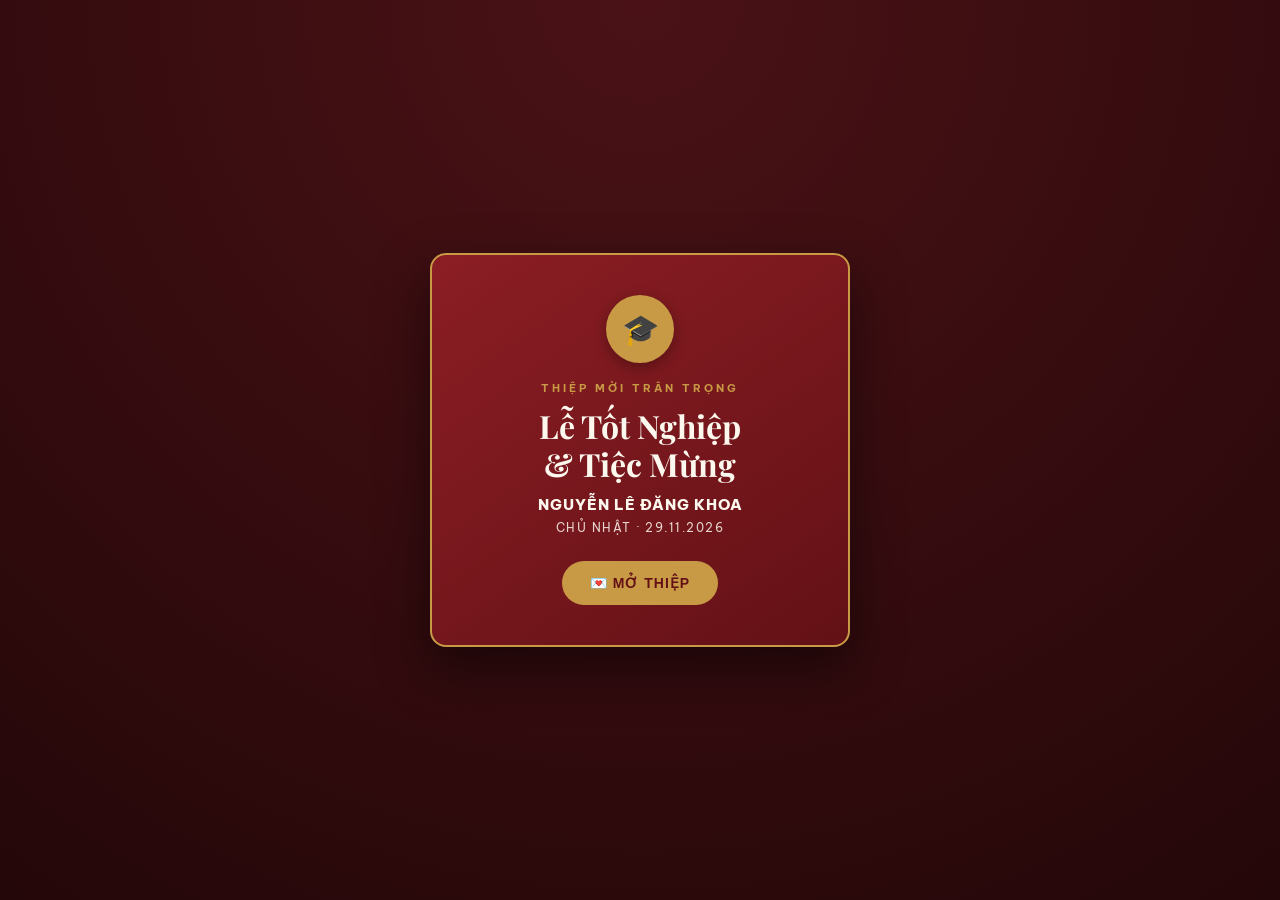
==== index.html @ 91ac4bea "Initial commit: graduation wedding-style invitation" ====
<!doctype html>
<html lang="vi">
<head>
  <meta charset="utf-8">
  <meta name="viewport" content="width=device-width, initial-scale=1">
  <title>Thiệp Mời Tốt Nghiệp · Nguyễn Lê Đăng Khoa</title>
  <meta name="description" content="Trân trọng kính mời tham dự Lễ Tốt Nghiệp &amp; Tiệc Mừng của Nguyễn Lê Đăng Khoa — 29.11.2026">
  <meta property="og:title" content="💌 Trân trọng kính mời: Lễ Tốt Nghiệp &amp; Tiệc Mừng">
  <meta property="og:description" content="Nguyễn Lê Đăng Khoa · Chủ Nhật 29.11.2026 · Nghi thức 10:30 &amp; Tiệc nhậu mừng ra trường">
  <meta property="og:image" content="assets/khoa.jpg">
  <link rel="preconnect" href="https://fonts.googleapis.com">
  <link href="https://fonts.googleapis.com/css2?family=Be+Vietnam+Pro:wght@400;600;700;800&family=Playfair+Display:ital,wght@0,600;0,800;1,600&display=swap" rel="stylesheet">
  <link rel="stylesheet" href="style.css">
</head>
<body>
  <!-- Màn hình phong bì thiệp cưới -->
  <section id="envelope" class="envelope-wrap">
    <div class="envelope" id="env-card">
      <div class="seal">🎓</div>
      <p class="env-sub">THIỆP MỜI TRÂN TRỌNG</p>
      <h1 class="env-title">Lễ Tốt Nghiệp<br>&amp; Tiệc Mừng</h1>
      <p class="env-name">NGUYỄN LÊ ĐĂNG KHOA</p>
      <p class="env-date">CHỦ NHẬT · 29.11.2026</p>
      <button id="open-btn" class="open-btn">💌 MỞ THIỆP</button>
    </div>
  </section>

  <!-- Nội dung thiệp cưới -->
  <main id="card" class="card" hidden>
    <div class="card-border">
      <header class="c-head">
        <p class="c-tag">TRÂN TRỌNG KÍNH MỜI</p>
        <p class="c-guest">Quý Anh Em &amp; Bạn Bè Thân Hữu</p>
        <div class="divider"><span>✦ 🎓 ✦</span></div>
      </header>

      <section class="hero">
        <img src="assets/khoa.jpg" alt="Ảnh Nguyễn Lê Đăng Khoa" class="avatar">
        <p class="hero-intro">Đến chung vui trong ngày trọng đại</p>
        <h2 class="hero-name">NGUYỄN LÊ ĐĂNG KHOA</h2>
        <p class="hero-sub">Tốt nghiệp Cử nhân Khoa học Dữ liệu · ĐH Khoa học Tự nhiên</p>
      </section>

      <section class="schedule">
        <div class="ceremony">
          <p class="sch-tag">NGHI THỨC BUỔI SÁNG</p>
          <h3>Lễ Tốt Nghiệp &amp; Chụp Ảnh</h3>
          <p class="sch-time">10:30 – 11:30 · Chủ Nhật, 29.11.2026</p>
          <p class="sch-loc">Lối đi chính, giữa tòa I và GĐ1 (gần cột cờ)<br>227 Nguyễn Văn Cừ, Q.5, TP.HCM</p>
        </div>

        <div class="ceremony party">
          <p class="sch-tag">TIỆC MẶN THÂN MẬT</p>
          <h3>Tiệc Nhậu Mừng Ra Trường 🍻</h3>
          <p class="sch-time">Trưa (sau lễ) hoặc Tối · 29.11.2026</p>
          <p class="sch-loc">Địa điểm sẽ chốt theo số lượng anh em xác nhận bên dưới</p>
        </div>
      </section>

      <div class="countdown">
        <p class="cd-label">CHỈ CÒN</p>
        <p class="cd-val" id="cd-val">--</p>
      </div>

      <blockquote class="invite-quote">
        “Sự hiện diện của quý anh em là niềm vinh hạnh của gia đình — và là lý do chính đáng để khui thêm thùng bia!”
      </blockquote>

      <section class="map-sec">
        <p class="sec-title">BẢN ĐỒ ĐỊA ĐIỂM</p>
        <a href="assets/map.jpg" target="_blank" rel="noopener">
          <img src="assets/map.jpg" alt="Sơ đồ trường" class="map-img" loading="lazy">
        </a>
        <p class="map-note">➜ Vào từ <b>Cổng chính</b>, đi thẳng. Ghim đỏ = chỗ mình đứng.</p>
      </section>

      <section class="rsvp-sec">
        <p class="sec-title">XÁC NHẬN THAM DỰ (RSVP)</p>
        <a class="btn-rsvp" target="_blank" rel="noopener" href="https://forms.gle/cG2vySh3bmUGRuCd9">
          🍻 Chốt kèo dự tiệc (Trưa / Tối)
        </a>

        <p class="sec-title">CHỈ ĐƯỜNG &amp; BÃI XE DỰ PHÒNG</p>
        <div class="btn-grid">
          <a class="btn" target="_blank" rel="noopener"
             href="https://www.google.com/maps/search/?api=1&query=Tr%C6%B0%E1%BB%9Dng+%C4%90%E1%BA%A1i+h%E1%BB%8Dc+Khoa+h%E1%BB%8Dc+T%E1%BB%B1+nhi%C3%AAn+227+Nguy%E1%BB%85n+V%C4%83n+C%E1%BB%AB">📍 Google Maps</a>
          <a class="btn" target="_blank" rel="noopener"
             href="https://calendar.google.com/calendar/render?action=TEMPLATE&text=L%E1%BB%85+t%E1%BB%91t+nghi%E1%BB%87p+%26+Ti%E1%BB%87c+m%E1%BB%ABng+Nguy%E1%BB%85n+L%C3%AA+%C4%90%C4%83ng+Khoa&dates=20261129T033000Z/20261129T043000Z&location=227+Nguy%E1%BB%85n+V%C4%83n+C%E1%BB%AB%2C+Qu%E1%BA%ADn+5%2C+TP.HCM">📅 Thêm vào lịch</a>
          <a class="btn" target="_blank" rel="noopener" href="https://share.google/3DOAXFPjOtHhOfRFu">🅿️ Bãi xe Nowzone</a>
          <a class="btn" target="_blank" rel="noopener" href="https://maps.app.goo.gl/wAPCZQm6mwVfMsnN8">🅿️ Bãi xe ĐH Sư phạm</a>
        </div>

        <p class="sec-title">LIÊN HỆ NHANH</p>
        <div class="btn-grid">
          <a class="btn" href="tel:0393824024">📞 0393 824 024</a>
          <a class="btn" target="_blank" rel="noopener" href="https://www.facebook.com/dkhoa2609">💬 Facebook</a>
        </div>
      </section>

      <footer class="c-foot">
        <p>Hân hạnh được đón tiếp!</p>
      </footer>
    </div>
  </main>

  <button id="music-btn" class="music-btn" hidden aria-label="Bật/tắt nhạc">🔇</button>
  <audio id="music" src="assets/music.mp3" loop preload="none"></audio>

  <script src="app.js"></script>
</body>
</html>
---- style.css ----
:root {
  --crimson: #8b1e24;
  --crimson-dark: #631116;
  --gold: #c99a45;
  --cream: #fdf8ee;
  --ink: #2b1d1d;
  --muted: #6e5a5a;
}

* { box-sizing: border-box; margin: 0; padding: 0; }

body {
  font-family: 'Be Vietnam Pro', system-ui, sans-serif;
  background: radial-gradient(circle at top, #4a1216, #240709);
  color: var(--ink);
  min-height: 100vh;
  display: flex;
  justify-content: center;
  align-items: center;
  padding: 20px 14px;
}

/* Phong bì */
.envelope-wrap {
  width: 100%;
  max-width: 420px;
}
.envelope {
  background: linear-gradient(145deg, var(--crimson), var(--crimson-dark));
  border: 2px solid var(--gold);
  border-radius: 16px;
  padding: 40px 24px;
  text-align: center;
  color: var(--cream);
  box-shadow: 0 20px 50px rgba(0, 0, 0, 0.5);
}
.seal {
  width: 68px;
  height: 68px;
  margin: 0 auto 18px;
  border-radius: 50%;
  background: var(--gold);
  color: var(--crimson-dark);
  font-size: 30px;
  display: grid;
  place-items: center;
  box-shadow: 0 4px 14px rgba(0, 0, 0, 0.3);
}
.env-sub { font-size: 11px; letter-spacing: 3px; color: var(--gold); font-weight: 700; }
.env-title {
  font-family: 'Playfair Display', serif;
  font-size: 32px;
  line-height: 1.2;
  margin: 12px 0;
}
.env-name { font-size: 15px; font-weight: 800; letter-spacing: 1px; margin-top: 8px; }
.env-date { font-size: 12px; opacity: 0.85; margin: 6px 0 26px; letter-spacing: 1.5px; }
.open-btn {
  background: var(--gold);
  color: var(--crimson-dark);
  border: none;
  padding: 14px 28px;
  border-radius: 999px;
  font-weight: 800;
  font-size: 14px;
  letter-spacing: 1px;
  cursor: pointer;
  transition: transform 0.15s ease;
}
.open-btn:hover { transform: scale(1.04); }

/* Thiệp chính */
.card {
  width: 100%;
  max-width: 480px;
  background: var(--cream);
  border-radius: 14px;
  padding: 12px;
  box-shadow: 0 20px 60px rgba(0, 0, 0, 0.5);
  animation: fadeUp 0.45s ease;
}
.card-border {
  border: 1.5px solid var(--gold);
  border-radius: 10px;
  padding: 26px 20px;
}
@keyframes fadeUp {
  from { opacity: 0; transform: translateY(16px); }
  to { opacity: 1; transform: translateY(0); }
}

.c-head { text-align: center; }
.c-tag { font-size: 11px; letter-spacing: 3px; color: var(--crimson); font-weight: 700; }
.c-guest { font-family: 'Playfair Display', serif; font-style: italic; font-size: 20px; margin-top: 4px; }
.divider { margin: 14px 0; color: var(--gold); font-size: 13px; letter-spacing: 4px; }

.hero { text-align: center; margin-bottom: 22px; }
.avatar {
  width: 110px;
  height: 110px;
  border-radius: 50%;
  object-fit: cover;
  border: 3px solid var(--gold);
  margin-bottom: 12px;
}
.hero-intro { font-size: 13px; color: var(--muted); }
.hero-name {
  font-family: 'Playfair Display', serif;
  font-size: clamp(18px, 4.8vw, 24px);
  color: var(--crimson);
  margin: 6px 0;
  white-space: nowrap;
}
.hero-sub { font-size: 12.5px; color: var(--muted); }

.schedule { display: grid; gap: 12px; margin: 18px 0; }
.ceremony {
  background: #fff;
  border: 1px solid #eadcc5;
  border-left: 4px solid var(--gold);
  border-radius: 10px;
  padding: 14px;
  text-align: center;
}
.ceremony.party { border-left-color: var(--crimson); }
.sch-tag { font-size: 10px; letter-spacing: 2px; color: var(--muted); font-weight: 700; }
.ceremony h3 { font-size: 16px; color: var(--crimson); margin: 4px 0; }
.sch-time { font-size: 13px; font-weight: 700; margin-bottom: 4px; }
.sch-loc { font-size: 12px; color: var(--muted); line-height: 1.45; }

.countdown {
  background: var(--crimson);
  color: var(--cream);
  border-radius: 10px;
  padding: 12px;
  text-align: center;
  margin: 16px 0;
}
.cd-label { font-size: 10px; letter-spacing: 2.5px; color: var(--gold); font-weight: 700; }
.cd-val { font-size: 18px; font-weight: 800; margin-top: 2px; }

.invite-quote {
  font-family: 'Playfair Display', serif;
  font-style: italic;
  font-size: 14.5px;
  line-height: 1.55;
  text-align: center;
  color: var(--ink);
  margin: 18px 0;
  padding: 0 8px;
}

.sec-title {
  font-size: 11px;
  letter-spacing: 2px;
  color: var(--crimson);
  font-weight: 800;
  margin: 18px 0 8px;
}
.map-img {
  width: 100%;
  border-radius: 10px;
  border: 1px solid #eadcc5;
  display: block;
}
.map-note { font-size: 12px; color: var(--muted); margin-top: 6px; }

.btn-rsvp {
  display: block;
  width: 100%;
  text-align: center;
  text-decoration: none;
  background: var(--crimson);
  color: var(--cream);
  padding: 14px;
  border-radius: 10px;
  font-weight: 800;
  font-size: 15px;
  box-shadow: 0 6px 18px rgba(139, 30, 36, 0.28);
}
.btn-rsvp:hover { filter: brightness(1.08); }

.btn-grid { display: grid; grid-template-columns: 1fr 1fr; gap: 10px; }
.btn {
  text-align: center;
  text-decoration: none;
  background: #fff;
  color: var(--ink);
  border: 1px solid #dfd0b8;
  padding: 11px 8px;
  border-radius: 10px;
  font-size: 13px;
  font-weight: 600;
}
.btn:hover { border-color: var(--crimson); color: var(--crimson); }

.c-foot {
  text-align: center;
  margin-top: 22px;
  font-family: 'Playfair Display', serif;
  font-style: italic;
  color: var(--muted);
  font-size: 14px;
}

.music-btn {
  position: fixed;
  right: 16px;
  bottom: 16px;
  width: 44px;
  height: 44px;
  border-radius: 50%;
  border: 1.5px solid var(--gold);
  background: var(--crimson);
  color: var(--cream);
  font-size: 18px;
  cursor: pointer;
}
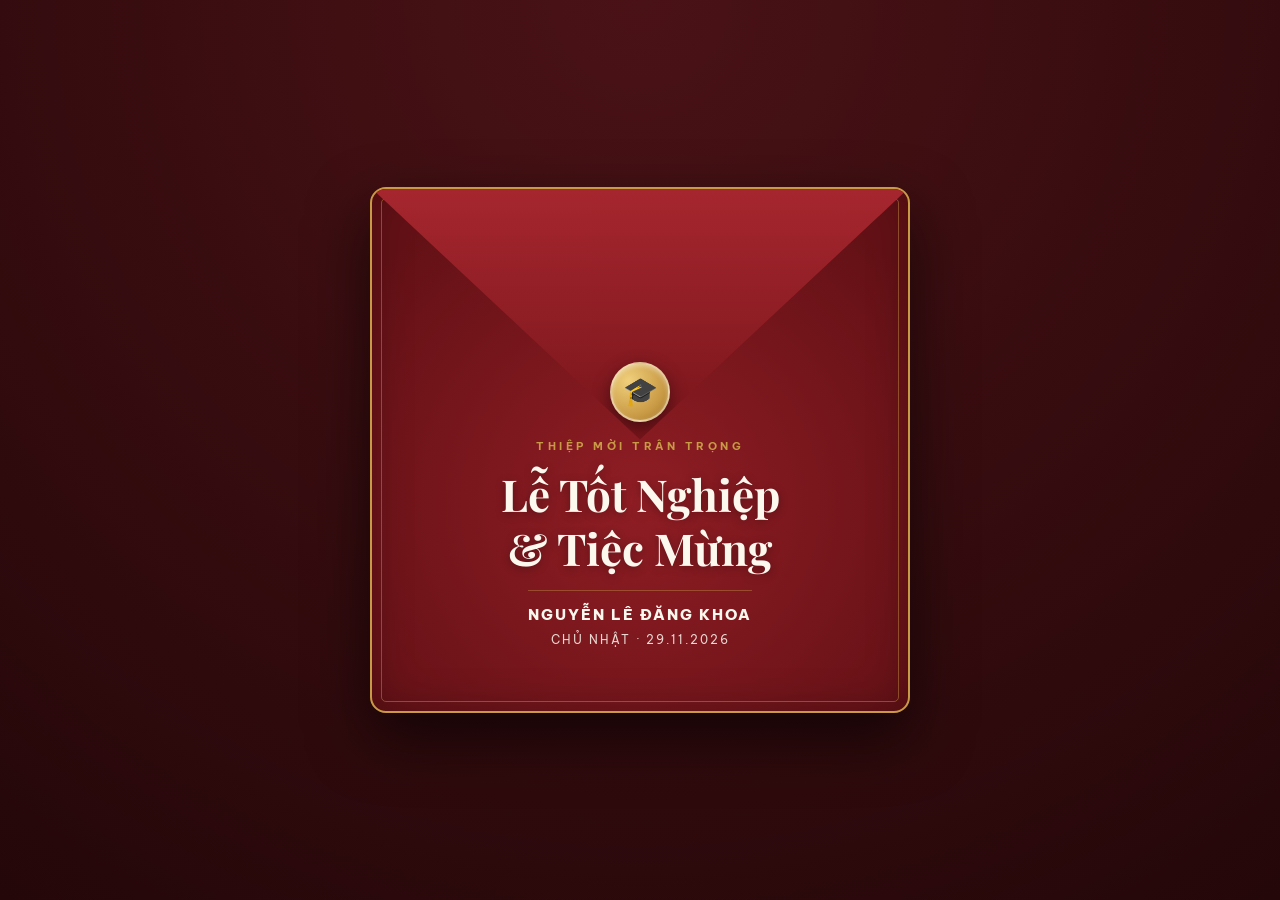
==== commit 91167cad: "Polish wedding-style graduation invitation" ====
--- a/index.html
+++ b/index.html
@@ -13,93 +13,119 @@
   <link rel="stylesheet" href="style.css">
 </head>
 <body>
+  <div class="petals" id="petals" aria-hidden="true"></div>
   <!-- Màn hình phong bì thiệp cưới -->
   <section id="envelope" class="envelope-wrap">
     <div class="envelope" id="env-card">
-      <div class="seal">🎓</div>
-      <p class="env-sub">THIỆP MỜI TRÂN TRỌNG</p>
-      <h1 class="env-title">Lễ Tốt Nghiệp<br>&amp; Tiệc Mừng</h1>
-      <p class="env-name">NGUYỄN LÊ ĐĂNG KHOA</p>
-      <p class="env-date">CHỦ NHẬT · 29.11.2026</p>
-      <button id="open-btn" class="open-btn">💌 MỞ THIỆP</button>
+      <span id="open-tip" class="map-tip open-tip" hidden>👇 Kéo nắp lên hoặc chạm vào đây để mở thiệp!</span>
+      <button id="open-btn" class="env-flap" type="button" aria-label="Kéo nắp lên hoặc chạm để mở thiệp">
+        <div class="seal">🎓</div>
+      </button>
+      <div class="env-body">
+        <p class="env-sub">THIỆP MỜI TRÂN TRỌNG</p>
+        <h1 class="env-title">Lễ Tốt Nghiệp<br>&amp; Tiệc Mừng</h1>
+        <p class="env-name">NGUYỄN LÊ ĐĂNG KHOA</p>
+        <p class="env-date">CHỦ NHẬT · 29.11.2026</p>
+      </div>
     </div>
   </section>
 
   <!-- Nội dung thiệp cưới -->
   <main id="card" class="card" hidden>
-    <div class="card-border">
-      <header class="c-head">
-        <p class="c-tag">TRÂN TRỌNG KÍNH MỜI</p>
-        <p class="c-guest">Quý Anh Em &amp; Bạn Bè Thân Hữu</p>
-        <div class="divider"><span>✦ 🎓 ✦</span></div>
-      </header>
+    <!-- Mặt trước -->
+    <div id="front-page" class="card-border">
+      <div class="col-left">
+        <header class="c-head">
+          <p class="c-tag">TRÂN TRỌNG KÍNH MỜI</p>
+          <p class="c-guest">Quý Anh Chị Em &amp; Bạn Bè Thân Hữu</p>
+          <div class="divider"><span>✦ 🎓 ✦</span></div>
+        </header>
 
-      <section class="hero">
-        <img src="assets/khoa.jpg" alt="Ảnh Nguyễn Lê Đăng Khoa" class="avatar">
-        <p class="hero-intro">Đến chung vui trong ngày trọng đại</p>
-        <h2 class="hero-name">NGUYỄN LÊ ĐĂNG KHOA</h2>
-        <p class="hero-sub">Tốt nghiệp Cử nhân Khoa học Dữ liệu · ĐH Khoa học Tự nhiên</p>
-      </section>
+        <section class="hero">
+          <img src="assets/khoa.jpg" alt="Ảnh Nguyễn Lê Đăng Khoa" class="avatar">
+          <p class="hero-intro">Đến chung vui trong ngày trọng đại</p>
+          <h2 class="hero-name">NGUYỄN LÊ ĐĂNG KHOA</h2>
+          <p class="hero-sub">Tốt nghiệp Cử nhân Khoa học Dữ liệu · ĐH Khoa học Tự nhiên</p>
+        </section>
 
-      <section class="schedule">
-        <div class="ceremony">
-          <p class="sch-tag">NGHI THỨC BUỔI SÁNG</p>
-          <h3>Lễ Tốt Nghiệp &amp; Chụp Ảnh</h3>
-          <p class="sch-time">10:30 – 11:30 · Chủ Nhật, 29.11.2026</p>
-          <p class="sch-loc">Lối đi chính, giữa tòa I và GĐ1 (gần cột cờ)<br>227 Nguyễn Văn Cừ, Q.5, TP.HCM</p>
+        <div class="countdown">
+          <p class="cd-label">CHỈ CÒN</p>
+          <p class="cd-val" id="cd-val">--</p>
         </div>
 
-        <div class="ceremony party">
-          <p class="sch-tag">TIỆC MẶN THÂN MẬT</p>
-          <h3>Tiệc Nhậu Mừng Ra Trường 🍻</h3>
-          <p class="sch-time">Trưa (sau lễ) hoặc Tối · 29.11.2026</p>
-          <p class="sch-loc">Địa điểm sẽ chốt theo số lượng anh em xác nhận bên dưới</p>
-        </div>
-      </section>
-
-      <div class="countdown">
-        <p class="cd-label">CHỈ CÒN</p>
-        <p class="cd-val" id="cd-val">--</p>
+        <blockquote class="invite-quote">
+          “Sự hiện diện của mọi người là niềm vinh hạnh của gia đình — và là lý do chính đáng để khui thêm thùng bia!”
+        </blockquote>
       </div>
 
-      <blockquote class="invite-quote">
-        “Sự hiện diện của quý anh em là niềm vinh hạnh của gia đình — và là lý do chính đáng để khui thêm thùng bia!”
-      </blockquote>
+      <div class="col-right">
+        <section class="schedule">
+          <div class="ceremony">
+            <p class="sch-tag">NGHI THỨC BUỔI SÁNG</p>
+            <h3>Lễ Tốt Nghiệp &amp; Chụp Ảnh</h3>
+            <p class="sch-time">10:30 – 11:30 · Chủ Nhật, 29.11.2026</p>
+            <p class="sch-loc">Lối đi chính, giữa tòa I và GĐ1 (gần cột cờ)<br>227 Nguyễn Văn Cừ, Q.5, TP.HCM</p>
+          </div>
 
-      <section class="map-sec">
-        <p class="sec-title">BẢN ĐỒ ĐỊA ĐIỂM</p>
+          <div class="ceremony party">
+            <p class="sch-tag">TIỆC MẶN THÂN MẬT</p>
+            <h3>Tiệc Nhậu Mừng Ra Trường 🍻</h3>
+            <p class="sch-time">Trưa (sau lễ) hoặc Tối · 29.11.2026</p>
+            <p class="sch-loc">Địa điểm sẽ chốt theo số lượng mọi người xác nhận bên dưới</p>
+          </div>
+          <p class="sch-note">* Thời gian trên là dự kiến, nếu có thay đổi mình sẽ báo lại sau nhé!</p>
+        </section>
+
+        <section class="rsvp-sec">
+          <p class="sec-title">XÁC NHẬN THAM DỰ <span class="rsvp-hint">👇 Bấm vào đây nhé!</span></p>
+          <a class="btn-rsvp" target="_blank" rel="noopener" href="https://forms.gle/hVGrXC2F4ViTuhh9A">
+            🍻 Chốt kèo dự tiệc (Trưa / Tối)
+          </a>
+
+          <p class="sec-title">LIÊN HỆ NHANH</p>
+          <div class="btn-grid">
+            <a class="btn" href="tel:0393824024">📞 0393 824 024</a>
+            <a class="btn" target="_blank" rel="noopener" href="https://www.facebook.com/dkhoa2609">💬 Facebook</a>
+          </div>
+
+          <div class="flip-wrap">
+            <button id="to-back" class="btn-flip" type="button">🗺️ Xem bản đồ &amp; Chỉ đường ↻</button>
+          </div>
+        </section>
+
+        <footer class="c-foot">
+          <p>Hân hạnh được đón tiếp!</p>
+        </footer>
+      </div>
+    </div>
+
+    <!-- Mặt sau: Bản đồ & Chỉ đường -->
+    <div id="back-page" class="card-border back-page" hidden>
+      <div class="col-left">
+        <p class="sec-title" style="margin-top:0">BẢN ĐỒ ĐỊA ĐIỂM</p>
         <a href="assets/map.jpg" target="_blank" rel="noopener">
-          <img src="assets/map.jpg" alt="Sơ đồ trường" class="map-img" loading="lazy">
+          <img src="assets/map.jpg" alt="Sơ đồ trường" class="map-img-full" loading="lazy">
         </a>
         <p class="map-note">➜ Vào từ <b>Cổng chính</b>, đi thẳng. Ghim đỏ = chỗ mình đứng.</p>
-      </section>
+      </div>
 
-      <section class="rsvp-sec">
-        <p class="sec-title">XÁC NHẬN THAM DỰ (RSVP)</p>
-        <a class="btn-rsvp" target="_blank" rel="noopener" href="https://forms.gle/cG2vySh3bmUGRuCd9">
-          🍻 Chốt kèo dự tiệc (Trưa / Tối)
-        </a>
-
-        <p class="sec-title">CHỈ ĐƯỜNG &amp; BÃI XE DỰ PHÒNG</p>
+      <div class="col-right">
+        <p class="sec-title" style="margin-top:0">CHỈ ĐƯỜNG &amp; LỊCH HẸN</p>
         <div class="btn-grid">
           <a class="btn" target="_blank" rel="noopener"
-             href="https://www.google.com/maps/search/?api=1&query=Tr%C6%B0%E1%BB%9Dng+%C4%90%E1%BA%A1i+h%E1%BB%8Dc+Khoa+h%E1%BB%8Dc+T%E1%BB%B1+nhi%C3%AAn+227+Nguy%E1%BB%85n+V%C4%83n+C%E1%BB%AB">📍 Google Maps</a>
+             href="https://www.google.com/maps/search/?api=1&query=Tr%C6%B0%E1%BB%9Dng+%C4%90%E1%BA%A1i+h%E1%BB%8Dc+Khoa+h%E1%BB%8Dc+T%E1%BB%B1+nhi%C3%AAn+227+Nguy%E1%BB%85n+V%C4%83n+C%E1%BB%AB">📍 ĐH KHTN (Maps)</a>
           <a class="btn" target="_blank" rel="noopener"
              href="https://calendar.google.com/calendar/render?action=TEMPLATE&text=L%E1%BB%85+t%E1%BB%91t+nghi%E1%BB%87p+%26+Ti%E1%BB%87c+m%E1%BB%ABng+Nguy%E1%BB%85n+L%C3%AA+%C4%90%C4%83ng+Khoa&dates=20261129T033000Z/20261129T043000Z&location=227+Nguy%E1%BB%85n+V%C4%83n+C%E1%BB%AB%2C+Qu%E1%BA%ADn+5%2C+TP.HCM">📅 Thêm vào lịch</a>
+        </div>
+
+        <p class="sec-title">BÃI XE DỰ PHÒNG (NẾU TRƯỜNG ĐÔNG)</p>
+        <div class="btn-grid">
           <a class="btn" target="_blank" rel="noopener" href="https://share.google/3DOAXFPjOtHhOfRFu">🅿️ Bãi xe Nowzone</a>
           <a class="btn" target="_blank" rel="noopener" href="https://maps.app.goo.gl/wAPCZQm6mwVfMsnN8">🅿️ Bãi xe ĐH Sư phạm</a>
         </div>
 
-        <p class="sec-title">LIÊN HỆ NHANH</p>
-        <div class="btn-grid">
-          <a class="btn" href="tel:0393824024">📞 0393 824 024</a>
-          <a class="btn" target="_blank" rel="noopener" href="https://www.facebook.com/dkhoa2609">💬 Facebook</a>
-        </div>
-      </section>
-
-      <footer class="c-foot">
-        <p>Hân hạnh được đón tiếp!</p>
-      </footer>
+        <button id="to-front" class="btn-flip" type="button">↻ Quay lại mặt trước</button>
+      </div>
     </div>
   </main>
 
--- a/style.css
+++ b/style.css
@@ -8,6 +8,7 @@
 }
 
 * { box-sizing: border-box; margin: 0; padding: 0; }
+[hidden] { display: none !important; }
 
 body {
   font-family: 'Be Vietnam Pro', system-ui, sans-serif;
@@ -23,51 +24,108 @@
 /* Phong bì */
 .envelope-wrap {
   width: 100%;
-  max-width: 420px;
+  max-width: 540px;
 }
 .envelope {
-  background: linear-gradient(145deg, var(--crimson), var(--crimson-dark));
+  position: relative;
+  overflow: hidden;
+  background: radial-gradient(circle at 50% 60%, #8f1d24, var(--crimson-dark) 85%);
   border: 2px solid var(--gold);
+  outline: 1px solid rgba(201, 154, 69, 0.45);
+  outline-offset: -12px;
   border-radius: 16px;
-  padding: 40px 24px;
+  display: flex;
+  flex-direction: column;
+  justify-content: flex-end;
+  min-height: 480px;
+  padding: 250px 28px 36px;
   text-align: center;
   color: var(--cream);
-  box-shadow: 0 20px 50px rgba(0, 0, 0, 0.5);
-}
+  box-shadow: 0 24px 60px rgba(0, 0, 0, 0.6), inset 0 0 40px rgba(0, 0, 0, 0.25);
+}
+.env-flap {
+  position: absolute;
+  top: 0;
+  left: 0;
+  right: 0;
+  height: 48%;
+  z-index: 2;
+  border: none;
+  background: linear-gradient(180deg, #a6262e 0%, #78151b 100%);
+  clip-path: polygon(0 0, 100% 0, 50% 100%);
+  cursor: grab;
+  display: flex;
+  flex-direction: column-reverse;
+  align-items: center;
+  justify-content: flex-start;
+  padding-bottom: 18px;
+  gap: 8px;
+  touch-action: none;
+  filter: drop-shadow(0 6px 12px rgba(0, 0, 0, 0.45));
+  transition: transform 0.2s ease;
+}
+.env-flap:hover { filter: drop-shadow(0 8px 16px rgba(201, 154, 69, 0.35)); }
 .seal {
-  width: 68px;
-  height: 68px;
-  margin: 0 auto 18px;
+  width: 60px;
+  height: 60px;
   border-radius: 50%;
-  background: var(--gold);
+  background: radial-gradient(circle at 30% 30%, #f0cf7b, var(--gold) 65%, #9e7325);
   color: var(--crimson-dark);
-  font-size: 30px;
+  font-size: 28px;
   display: grid;
   place-items: center;
-  box-shadow: 0 4px 14px rgba(0, 0, 0, 0.3);
-}
-.env-sub { font-size: 11px; letter-spacing: 3px; color: var(--gold); font-weight: 700; }
+  border: 2px solid rgba(253, 248, 238, 0.5);
+  box-shadow: 0 6px 18px rgba(0, 0, 0, 0.45), inset 0 2px 4px rgba(255, 255, 255, 0.4);
+}
+.flap-hint {
+  font-size: 10px;
+  font-weight: 800;
+  letter-spacing: 2px;
+  color: var(--gold);
+}
+.env-body { position: relative; z-index: 1; }
+.env-sub { font-size: 11px; letter-spacing: 3.5px; color: var(--gold); font-weight: 700; }
 .env-title {
   font-family: 'Playfair Display', serif;
-  font-size: 32px;
-  line-height: 1.2;
-  margin: 12px 0;
-}
-.env-name { font-size: 15px; font-weight: 800; letter-spacing: 1px; margin-top: 8px; }
-.env-date { font-size: 12px; opacity: 0.85; margin: 6px 0 26px; letter-spacing: 1.5px; }
-.open-btn {
-  background: var(--gold);
-  color: var(--crimson-dark);
+  font-size: clamp(32px, 5vw, 44px);
+  line-height: 1.22;
+  margin: 14px 0 16px;
+  text-shadow: 0 2px 10px rgba(0, 0, 0, 0.3);
+}
+.env-name {
+  font-size: 15px;
+  font-weight: 800;
+  letter-spacing: 2px;
+  padding-top: 14px;
+  border-top: 1px solid rgba(201, 154, 69, 0.4);
+  display: inline-block;
+}
+.env-date { font-size: 12px; opacity: 0.85; margin: 8px 0 28px; letter-spacing: 2px; }
+.fold-tab {
+  position: absolute;
+  top: 0;
+  right: 0;
+  bottom: 0;
+  width: 44px;
   border: none;
-  padding: 14px 28px;
-  border-radius: 999px;
-  font-weight: 800;
-  font-size: 14px;
-  letter-spacing: 1px;
-  cursor: pointer;
-  transition: transform 0.15s ease;
-}
-.open-btn:hover { transform: scale(1.04); }
+  border-left: 1.5px dashed rgba(201, 154, 69, 0.7);
+  background: linear-gradient(180deg, rgba(201, 154, 69, 0.22), rgba(201, 154, 69, 0.08));
+  color: var(--gold);
+  cursor: grab;
+  display: grid;
+  place-items: center;
+  touch-action: none;
+  transition: background 0.2s ease;
+}
+.fold-tab:hover { background: rgba(201, 154, 69, 0.3); }
+.fold-tab span {
+  writing-mode: vertical-rl;
+  transform: rotate(180deg);
+  font-size: 11px;
+  font-weight: 800;
+  letter-spacing: 2px;
+  white-space: nowrap;
+}
 
 /* Thiệp chính */
 .card {
@@ -127,6 +185,7 @@
 .ceremony h3 { font-size: 16px; color: var(--crimson); margin: 4px 0; }
 .sch-time { font-size: 13px; font-weight: 700; margin-bottom: 4px; }
 .sch-loc { font-size: 12px; color: var(--muted); line-height: 1.45; }
+.sch-note { font-size: 11.5px; font-style: italic; color: var(--muted); text-align: center; margin-top: 2px; }
 
 .countdown {
   background: var(--crimson);
@@ -165,6 +224,22 @@
 }
 .map-note { font-size: 12px; color: var(--muted); margin-top: 6px; }
 
+.rsvp-hint {
+  display: inline-block;
+  margin-left: 6px;
+  padding: 2px 8px;
+  border-radius: 999px;
+  background: var(--gold);
+  color: var(--crimson-dark);
+  font-size: 10px;
+  letter-spacing: 0.5px;
+  animation: bounceHint 1.2s ease-in-out infinite;
+}
+@keyframes bounceHint {
+  0%, 100% { transform: translateY(0); }
+  50% { transform: translateY(-4px); }
+}
+
 .btn-rsvp {
   display: block;
   width: 100%;
@@ -177,6 +252,11 @@
   font-weight: 800;
   font-size: 15px;
   box-shadow: 0 6px 18px rgba(139, 30, 36, 0.28);
+  animation: pulseRsvp 2s ease-in-out infinite;
+}
+@keyframes pulseRsvp {
+  0%, 100% { box-shadow: 0 6px 18px rgba(139, 30, 36, 0.28); }
+  50% { box-shadow: 0 0 0 6px rgba(201, 154, 69, 0.35), 0 8px 22px rgba(139, 30, 36, 0.35); }
 }
 .btn-rsvp:hover { filter: brightness(1.08); }
 
@@ -194,6 +274,73 @@
 }
 .btn:hover { border-color: var(--crimson); color: var(--crimson); }
 
+.open-tip {
+  bottom: auto;
+  top: 108px;
+  z-index: 10;
+}
+.flip-wrap { position: relative; margin-top: 16px; }
+.flip-wrap .btn-flip { margin-top: 0; }
+.map-tip {
+  position: absolute;
+  bottom: calc(100% + 10px);
+  left: 50%;
+  transform: translateX(-50%);
+  background: var(--gold);
+  color: var(--crimson-dark);
+  display: inline-flex;
+  align-items: center;
+  justify-content: center;
+  gap: 4px;
+  line-height: 1.2;
+  padding: 8px 14px;
+  border-radius: 999px;
+  font-size: 12px;
+  font-weight: 800;
+  width: max-content;
+  max-width: 90%;
+  text-align: center;
+  pointer-events: none;
+  box-shadow: 0 6px 18px rgba(0, 0, 0, 0.25);
+  animation: tipBounce 1.2s ease-in-out infinite;
+  z-index: 5;
+}
+.map-tip::after {
+  content: "";
+  position: absolute;
+  top: 100%;
+  left: 50%;
+  transform: translateX(-50%);
+  border: 6px solid transparent;
+  border-top-color: var(--gold);
+}
+@keyframes tipBounce {
+  0%, 100% { transform: translateX(-50%) translateY(0); }
+  50% { transform: translateX(-50%) translateY(-5px); }
+}
+
+.btn-flip {
+  display: block;
+  width: 100%;
+  margin-top: 16px;
+  padding: 12px;
+  border-radius: 10px;
+  border: 1.5px dashed var(--gold);
+  background: transparent;
+  color: var(--crimson);
+  font-weight: 700;
+  font-size: 13.5px;
+  cursor: pointer;
+}
+.btn-flip:hover { background: rgba(201, 154, 69, 0.12); }
+
+.map-img-full {
+  width: 100%;
+  border-radius: 10px;
+  border: 1px solid #eadcc5;
+  display: block;
+}
+
 .c-foot {
   text-align: center;
   margin-top: 22px;
@@ -202,6 +349,40 @@
   color: var(--muted);
   font-size: 14px;
 }
+
+.petals {
+  position: fixed;
+  inset: 0;
+  pointer-events: none;
+  overflow: hidden;
+  z-index: 0;
+}
+.petal {
+  position: absolute;
+  top: -20px;
+  width: 10px;
+  height: 14px;
+  background: rgba(201, 154, 69, 0.45);
+  border-radius: 50% 0 50% 0;
+  animation: fall linear infinite;
+}
+@keyframes fall {
+  to { transform: translateY(105vh) rotate(360deg); }
+}
+.confetti {
+  position: fixed;
+  top: -12px;
+  width: 9px;
+  height: 14px;
+  border-radius: 2px;
+  pointer-events: none;
+  z-index: 99;
+  animation: cfall linear forwards;
+}
+@keyframes cfall {
+  to { transform: translateY(105vh) rotate(540deg); opacity: 0; }
+}
+.envelope-wrap, .card { position: relative; z-index: 1; }
 
 .music-btn {
   position: fixed;
@@ -216,3 +397,21 @@
   font-size: 18px;
   cursor: pointer;
 }
+
+@media (min-width: 760px) {
+  .card { max-width: 1080px; }
+  .card-border {
+    display: grid;
+    grid-template-columns: 1fr 1fr;
+    gap: 32px;
+    align-items: center;
+    padding: 28px 32px;
+  }
+  .col-left {
+    border-right: 1px dashed var(--gold);
+    padding-right: 32px;
+    box-shadow: inset -14px 0 22px -20px rgba(43, 29, 29, 0.25);
+  }
+  .map-sec .sec-title:first-child { margin-top: 0; }
+  .map-img { max-height: 280px; width: auto; max-width: 100%; margin: 0 auto; }
+}
